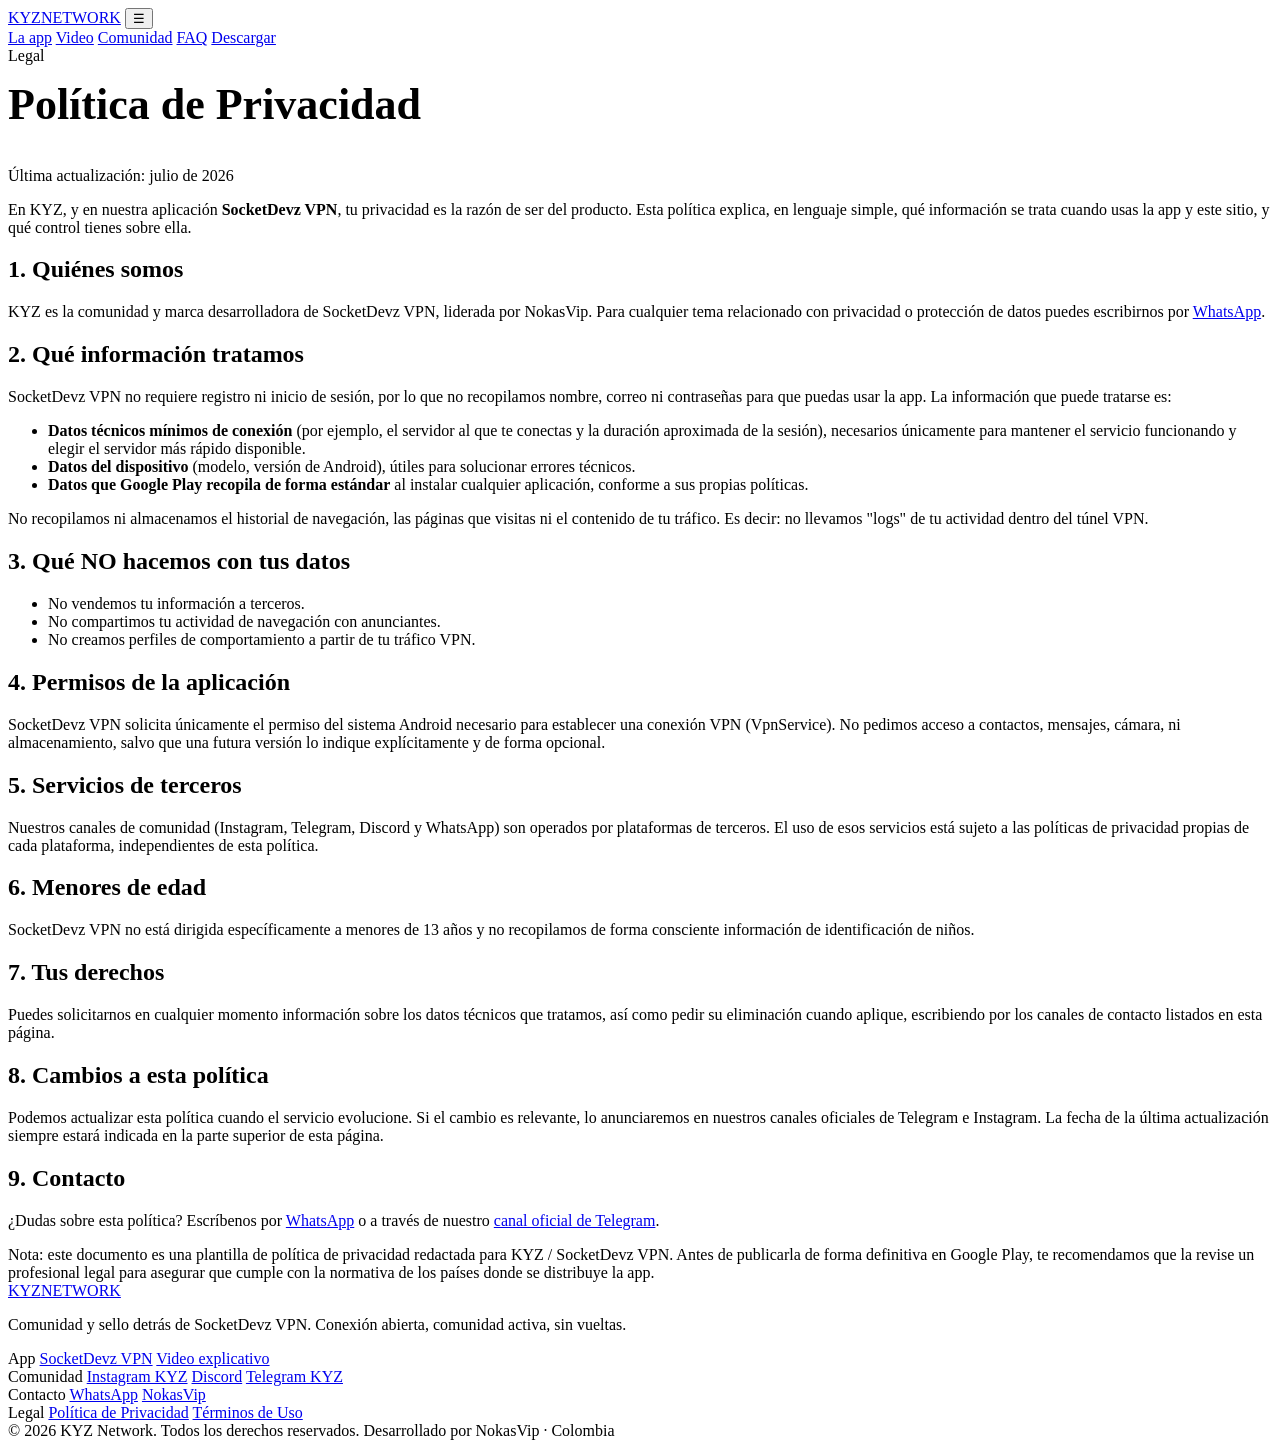
==== privacidad.html @ 41435d8f "Create privacidad.html" ====
<!DOCTYPE html>
<html lang="es">
<head>
<meta charset="UTF-8">
<meta name="viewport" content="width=device-width, initial-scale=1.0">
<title>Política de Privacidad — KYZ</title>
<meta name="description" content="Política de privacidad de KYZ y SocketDevz VPN: qué datos tratamos, cómo los usamos y tus derechos.">
<link rel="icon" href="https://play-lh.googleusercontent.com/HgV73Gt79AcwJg-j3EZUh3i4ntJRqzrn6laR-VOCdUyyvCtZa-b-gWoMpZCBPGGfjjlmGzwluLI55h9o-TZRcw=w60-h60">
<link rel="preconnect" href="https://fonts.googleapis.com">
<link rel="preconnect" href="https://fonts.gstatic.com" crossorigin>
<link href="https://fonts.googleapis.com/css2?family=Space+Grotesk:wght@500;600;700&family=JetBrains+Mono:wght@400;500;600&family=Inter:wght@400;500;600;700&display=swap" rel="stylesheet">
<link rel="stylesheet" href="assets/style.css">
</head>
<body>

<header>
  <nav>
    <a href="index.html" class="brand"><span class="dot"></span>KYZ<span class="sub">NETWORK</span></a>
    <button class="nav-toggle" id="navToggle" aria-label="Abrir menú">☰</button>
    <div class="nav-links" id="navLinks">
      <a href="index.html#app">La app</a>
      <a href="index.html#video">Video</a>
      <a href="index.html#comunidad">Comunidad</a>
      <a href="index.html#faq">FAQ</a>
      <a class="nav-cta" href="https://play.google.com/store/apps/details?id=com.socketdevz.dev&pcampaignid=web_share" target="_blank" rel="noopener">Descargar</a>
    </div>
  </nav>
</header>

<main>
  <section class="legal-hero">
    <div class="wrap">
      <span class="eyebrow">Legal</span>
      <h1 style="font-size:clamp(30px,4.4vw,44px);font-weight:700;margin-top:14px;">Política de Privacidad</h1>
      <div class="updated">Última actualización: julio de 2026</div>
    </div>
  </section>

  <section class="legal-body">
    <p>En KYZ, y en nuestra aplicación <strong>SocketDevz VPN</strong>, tu privacidad es la razón de ser del producto. Esta política explica, en lenguaje simple, qué información se trata cuando usas la app y este sitio, y qué control tienes sobre ella.</p>

    <h2>1. Quiénes somos</h2>
    <p>KYZ es la comunidad y marca desarrolladora de SocketDevz VPN, liderada por NokasVip. Para cualquier tema relacionado con privacidad o protección de datos puedes escribirnos por <a href="https://wa.me/573505715452" target="_blank" rel="noopener">WhatsApp</a>.</p>

    <h2>2. Qué información tratamos</h2>
    <p>SocketDevz VPN no requiere registro ni inicio de sesión, por lo que no recopilamos nombre, correo ni contraseñas para que puedas usar la app. La información que puede tratarse es:</p>
    <ul>
      <li><strong>Datos técnicos mínimos de conexión</strong> (por ejemplo, el servidor al que te conectas y la duración aproximada de la sesión), necesarios únicamente para mantener el servicio funcionando y elegir el servidor más rápido disponible.</li>
      <li><strong>Datos del dispositivo</strong> (modelo, versión de Android), útiles para solucionar errores técnicos.</li>
      <li><strong>Datos que Google Play recopila de forma estándar</strong> al instalar cualquier aplicación, conforme a sus propias políticas.</li>
    </ul>
    <p>No recopilamos ni almacenamos el historial de navegación, las páginas que visitas ni el contenido de tu tráfico. Es decir: no llevamos "logs" de tu actividad dentro del túnel VPN.</p>

    <h2>3. Qué NO hacemos con tus datos</h2>
    <ul>
      <li>No vendemos tu información a terceros.</li>
      <li>No compartimos tu actividad de navegación con anunciantes.</li>
      <li>No creamos perfiles de comportamiento a partir de tu tráfico VPN.</li>
    </ul>

    <h2>4. Permisos de la aplicación</h2>
    <p>SocketDevz VPN solicita únicamente el permiso del sistema Android necesario para establecer una conexión VPN (VpnService). No pedimos acceso a contactos, mensajes, cámara, ni almacenamiento, salvo que una futura versión lo indique explícitamente y de forma opcional.</p>

    <h2>5. Servicios de terceros</h2>
    <p>Nuestros canales de comunidad (Instagram, Telegram, Discord y WhatsApp) son operados por plataformas de terceros. El uso de esos servicios está sujeto a las políticas de privacidad propias de cada plataforma, independientes de esta política.</p>

    <h2>6. Menores de edad</h2>
    <p>SocketDevz VPN no está dirigida específicamente a menores de 13 años y no recopilamos de forma consciente información de identificación de niños.</p>

    <h2>7. Tus derechos</h2>
    <p>Puedes solicitarnos en cualquier momento información sobre los datos técnicos que tratamos, así como pedir su eliminación cuando aplique, escribiendo por los canales de contacto listados en esta página.</p>

    <h2>8. Cambios a esta política</h2>
    <p>Podemos actualizar esta política cuando el servicio evolucione. Si el cambio es relevante, lo anunciaremos en nuestros canales oficiales de Telegram e Instagram. La fecha de la última actualización siempre estará indicada en la parte superior de esta página.</p>

    <h2>9. Contacto</h2>
    <p>¿Dudas sobre esta política? Escríbenos por <a href="https://wa.me/573505715452" target="_blank" rel="noopener">WhatsApp</a> o a través de nuestro <a href="https://t.me/KYZ_CANAL" target="_blank" rel="noopener">canal oficial de Telegram</a>.</p>

    <div class="legal-note">
      Nota: este documento es una plantilla de política de privacidad redactada para KYZ / SocketDevz VPN. Antes de publicarla de forma definitiva en Google Play, te recomendamos que la revise un profesional legal para asegurar que cumple con la normativa de los países donde se distribuye la app.
    </div>
  </section>
</main>

<footer>
  <div class="wrap">
    <div class="foot-row">
      <div class="foot-brand">
        <a href="index.html" class="brand"><span class="dot"></span>KYZ<span class="sub">NETWORK</span></a>
        <p>Comunidad y sello detrás de SocketDevz VPN. Conexión abierta, comunidad activa, sin vueltas.</p>
      </div>
      <div class="foot-links">
        <div>
          <span class="h">App</span>
          <a href="https://play.google.com/store/apps/details?id=com.socketdevz.dev&pcampaignid=web_share" target="_blank" rel="noopener">SocketDevz VPN</a>
          <a href="index.html#video">Video explicativo</a>
        </div>
        <div>
          <span class="h">Comunidad</span>
          <a href="https://www.instagram.com/netfiles_kyz" target="_blank" rel="noopener">Instagram KYZ</a>
          <a href="https://discord.gg/exyddnV3CE" target="_blank" rel="noopener">Discord</a>
          <a href="https://t.me/KYZ_CANAL" target="_blank" rel="noopener">Telegram KYZ</a>
        </div>
        <div>
          <span class="h">Contacto</span>
          <a href="https://wa.me/573505715452" target="_blank" rel="noopener">WhatsApp</a>
          <a href="https://www.instagram.com/ema_nokas" target="_blank" rel="noopener">NokasVip</a>
        </div>
        <div>
          <span class="h">Legal</span>
          <a href="privacidad.html">Política de Privacidad</a>
          <a href="terminos.html">Términos de Uso</a>
        </div>
      </div>
    </div>
    <div class="foot-bottom">
      <span>© 2026 KYZ Network. Todos los derechos reservados.</span>
      <span>Desarrollado por NokasVip · Colombia</span>
    </div>
  </div>
</footer>

<script src="assets/main.js"></script>
</body>
</html>
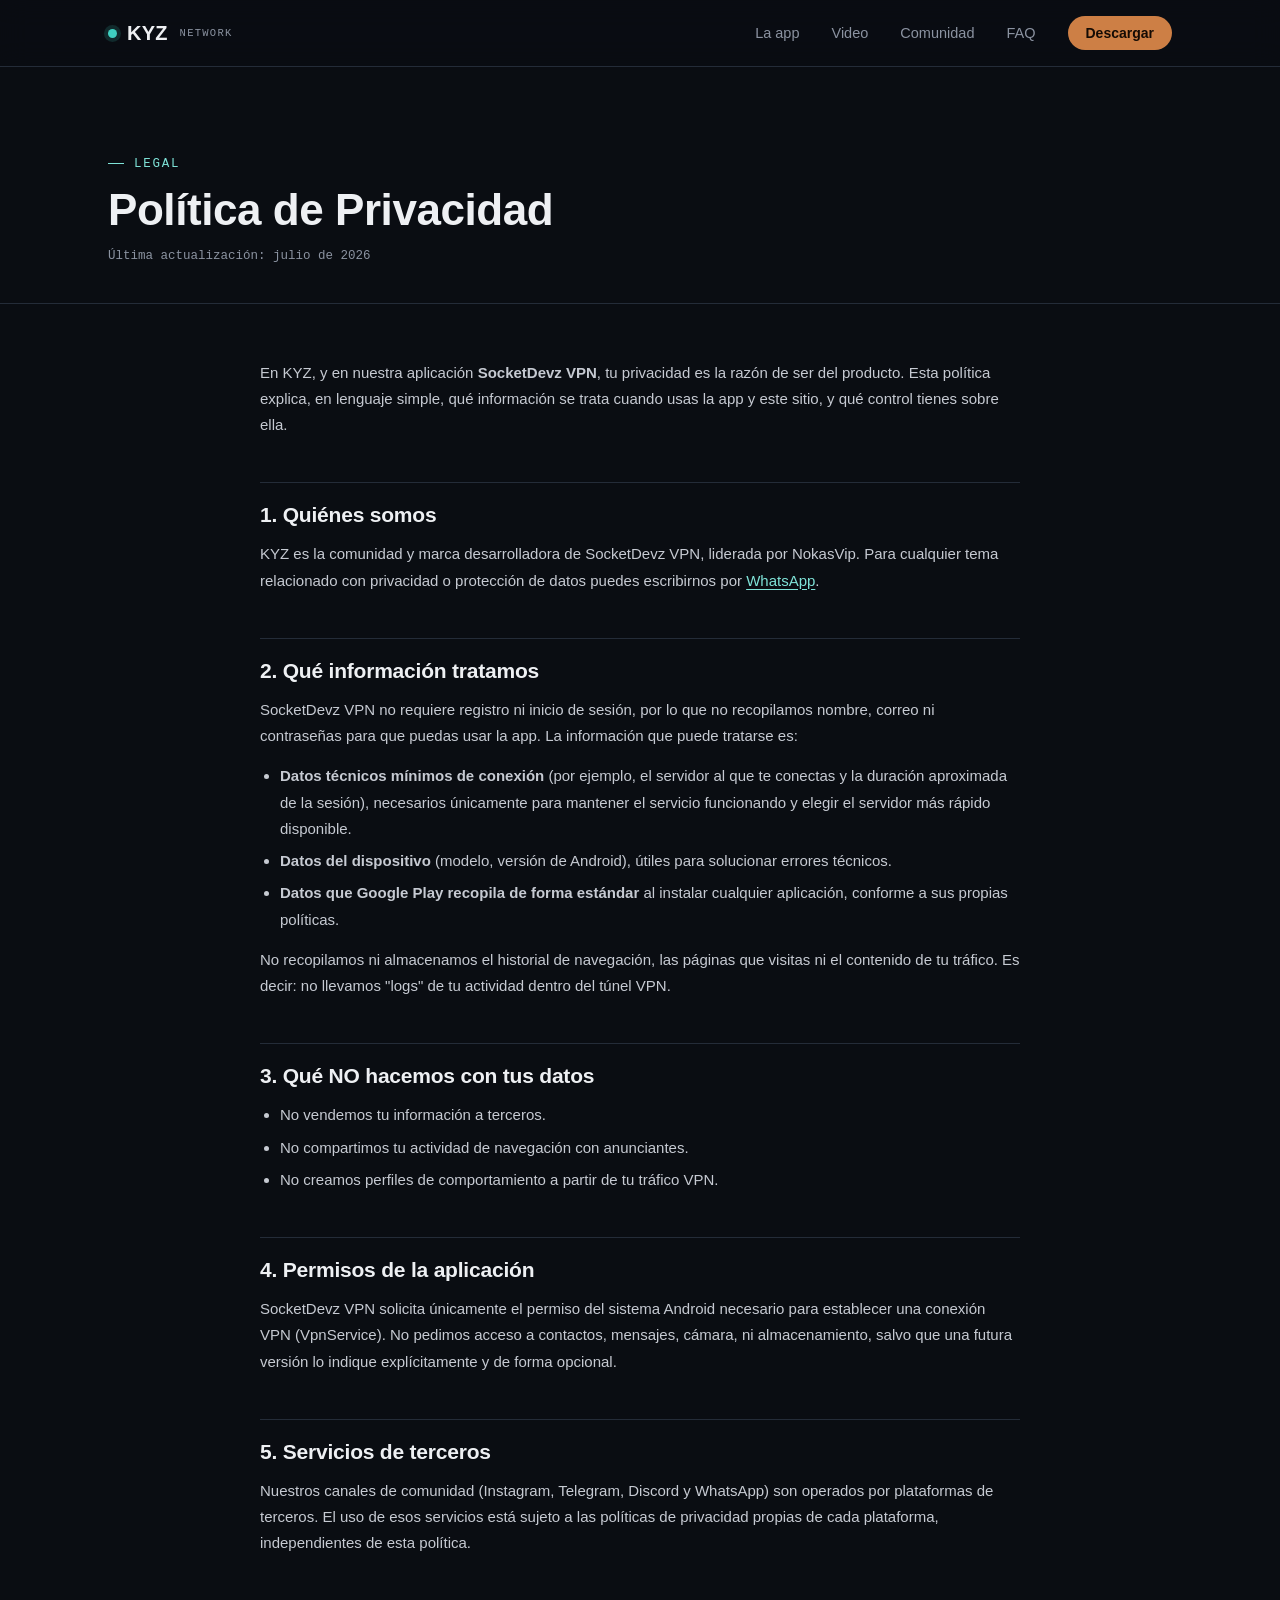
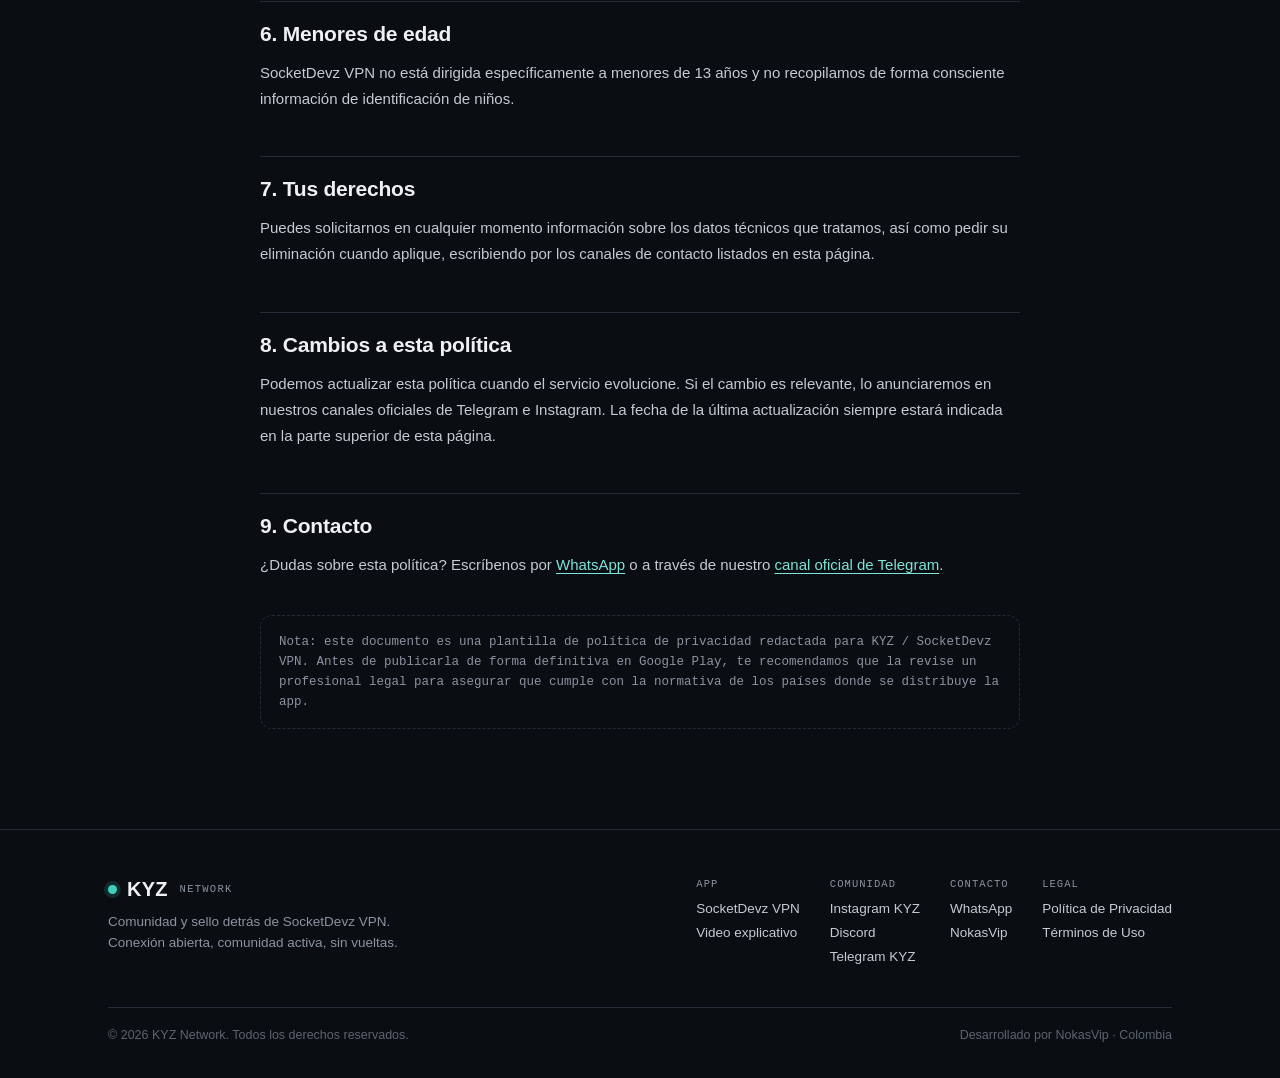
==== commit 1bbac378: "Update stylesheet and script paths in privacidad.html" ====
--- a/privacidad.html
+++ b/privacidad.html
@@ -9,7 +9,7 @@
 <link rel="preconnect" href="https://fonts.googleapis.com">
 <link rel="preconnect" href="https://fonts.gstatic.com" crossorigin>
 <link href="https://fonts.googleapis.com/css2?family=Space+Grotesk:wght@500;600;700&family=JetBrains+Mono:wght@400;500;600&family=Inter:wght@400;500;600;700&display=swap" rel="stylesheet">
-<link rel="stylesheet" href="assets/style.css">
+<link rel="stylesheet" href="style.css">
 </head>
 <body>
 
@@ -120,6 +120,6 @@
   </div>
 </footer>
 
-<script src="assets/main.js"></script>
+<script src="main.js"></script>
 </body>
 </html>
--- a/style.css
+++ b/style.css
@@ -0,0 +1,584 @@
+  :root{
+    --ink:#0a0d12;
+    --ink-soft:#0e1219;
+    --panel:#131820;
+    --panel-2:#1a212b;
+    --line:#242c38;
+    --copper:#cd7f45;
+    --copper-soft:#e0a06b;
+    --teal:#3fcfc0;
+    --teal-soft:#7fe3d8;
+    --paper:#eef0f3;
+    --muted:#8b93a1;
+    --muted-2:#5c6470;
+    --radius:14px;
+  }
+  *{box-sizing:border-box;}
+  html{scroll-behavior:smooth;}
+  body{
+    margin:0;
+    background:var(--ink);
+    color:var(--paper);
+    font-family:'Inter',sans-serif;
+    -webkit-font-smoothing:antialiased;
+    overflow-x:hidden;
+  }
+  h1,h2,h3{
+    font-family:'Space Grotesk',sans-serif;
+    margin:0;
+    letter-spacing:-0.01em;
+  }
+  .mono{
+    font-family:'JetBrains Mono',monospace;
+  }
+  a{color:inherit;text-decoration:none;}
+  img{max-width:100%;display:block;}
+  ::selection{background:var(--copper);color:#0a0d12;}
+
+  /* ---------- layout helpers ---------- */
+  .wrap{
+    max-width:1120px;
+    margin:0 auto;
+    padding:0 28px;
+  }
+  .eyebrow{
+    display:inline-flex;
+    align-items:center;
+    gap:10px;
+    font-family:'JetBrains Mono',monospace;
+    font-size:12.5px;
+    letter-spacing:0.14em;
+    text-transform:uppercase;
+    color:var(--teal-soft);
+  }
+  .eyebrow::before{
+    content:"";
+    width:16px;height:1px;
+    background:var(--teal-soft);
+    display:inline-block;
+  }
+  .section{
+    position:relative;
+    padding:120px 0 100px;
+    border-top:1px solid var(--line);
+  }
+  .section-head{
+    max-width:640px;
+    margin-bottom:56px;
+  }
+  .section-head h2{
+    font-size:clamp(28px,4vw,40px);
+    font-weight:600;
+    margin-top:14px;
+    line-height:1.15;
+  }
+  .section-head p{
+    margin-top:16px;
+    color:var(--muted);
+    font-size:16px;
+    line-height:1.6;
+  }
+
+  /* ---------- nav ---------- */
+  header{
+    position:fixed;
+    top:0;left:0;right:0;
+    z-index:50;
+    backdrop-filter:blur(14px);
+    background:rgba(10,13,18,0.72);
+    border-bottom:1px solid var(--line);
+  }
+  nav{
+    max-width:1120px;
+    margin:0 auto;
+    padding:16px 28px;
+    display:flex;
+    align-items:center;
+    justify-content:space-between;
+  }
+  .brand{
+    display:flex;
+    align-items:center;
+    gap:10px;
+    font-family:'Space Grotesk',sans-serif;
+    font-weight:700;
+    font-size:20px;
+    letter-spacing:0.01em;
+  }
+  .brand .dot{
+    width:9px;height:9px;border-radius:50%;
+    background:var(--teal);
+    box-shadow:0 0 0 4px rgba(63,207,192,0.15);
+  }
+  .brand span.sub{
+    font-family:'JetBrains Mono',monospace;
+    font-size:10.5px;
+    color:var(--muted);
+    font-weight:500;
+    letter-spacing:0.12em;
+    margin-left:2px;
+  }
+  .nav-links{
+    display:flex;
+    align-items:center;
+    gap:32px;
+    font-size:14.5px;
+    font-weight:500;
+    color:var(--muted);
+  }
+  .nav-links a:hover{color:var(--paper);}
+  .nav-cta{
+    padding:9px 18px;
+    border-radius:100px;
+    background:var(--copper);
+    color:#140b04;
+    font-weight:600;
+    font-size:14px;
+    white-space:nowrap;
+  }
+  .nav-toggle{display:none;background:none;border:none;color:var(--paper);font-size:22px;cursor:pointer;}
+  @media (max-width:760px){
+    .nav-links{
+      position:absolute;top:100%;left:0;right:0;
+      background:var(--ink-soft);
+      flex-direction:column;
+      align-items:flex-start;
+      padding:20px 28px 26px;
+      gap:18px;
+      border-bottom:1px solid var(--line);
+      display:none;
+    }
+    .nav-links.open{display:flex;}
+    .nav-toggle{display:block;}
+  }
+
+  /* ---------- route line (signature motif) ---------- */
+  .section .eyebrow{position:relative;padding-left:0;}
+  .section-head{position:relative;padding-left:22px;}
+  .section-head::before{
+    content:"";
+    position:absolute;
+    left:0;top:6px;bottom:-40px;
+    width:1px;
+    background-image:linear-gradient(var(--teal) 40%, transparent 0%);
+    background-size:1px 10px;
+    background-repeat:repeat-y;
+    animation:route-flow 1.2s linear infinite;
+    opacity:0.55;
+  }
+  @keyframes route-flow{
+    from{background-position-y:0;}
+    to{background-position-y:20px;}
+  }
+
+  /* ---------- hero ---------- */
+  .hero{
+    padding:168px 0 100px;
+    position:relative;
+  }
+  .hero-grid{
+    display:grid;
+    grid-template-columns:1.05fr 0.95fr;
+    gap:50px;
+    align-items:center;
+  }
+  @media (max-width:860px){
+    .hero-grid{grid-template-columns:1fr;}
+  }
+  .hero h1{
+    font-size:clamp(38px,5.6vw,60px);
+    font-weight:700;
+    line-height:1.06;
+    margin-top:18px;
+  }
+  .hero h1 em{
+    font-style:normal;
+    color:var(--teal-soft);
+  }
+  .hero p.lead{
+    margin-top:22px;
+    font-size:17.5px;
+    line-height:1.65;
+    color:var(--muted);
+    max-width:480px;
+  }
+  .hero-actions{
+    margin-top:34px;
+    display:flex;
+    gap:14px;
+    flex-wrap:wrap;
+  }
+  .btn{
+    display:inline-flex;
+    align-items:center;
+    gap:9px;
+    padding:14px 24px;
+    border-radius:11px;
+    font-weight:600;
+    font-size:15px;
+    transition:transform .18s ease, box-shadow .18s ease;
+  }
+  .btn-primary{
+    background:var(--copper);
+    color:#140b04;
+    box-shadow:0 0 0 0 rgba(205,127,69,0.4);
+  }
+  .btn-primary:hover{transform:translateY(-2px);box-shadow:0 10px 24px -8px rgba(205,127,69,0.55);}
+  .btn-ghost{
+    border:1px solid var(--line);
+    color:var(--paper);
+    background:var(--panel);
+  }
+  .btn-ghost:hover{border-color:var(--teal);color:var(--teal-soft);}
+  .hero-stats{
+    margin-top:38px;
+    display:flex;
+    gap:34px;
+    flex-wrap:wrap;
+  }
+  .hero-stats div b{
+    display:block;
+    font-family:'Space Grotesk',sans-serif;
+    font-size:22px;
+    font-weight:700;
+    color:var(--paper);
+  }
+  .hero-stats div span{
+    font-family:'JetBrains Mono',monospace;
+    font-size:11px;
+    letter-spacing:0.08em;
+    color:var(--muted);
+    text-transform:uppercase;
+  }
+
+  /* ---------- hero network illustration ---------- */
+  .netviz{
+    position:relative;
+    background:radial-gradient(ellipse at 50% 20%, rgba(63,207,192,0.08), transparent 60%), var(--panel);
+    border:1px solid var(--line);
+    border-radius:20px;
+    padding:10px;
+    overflow:hidden;
+  }
+  .netviz svg{width:100%;height:auto;display:block;}
+  .dash-line{
+    stroke-dasharray:6 7;
+    animation:dash-move 2.4s linear infinite;
+  }
+  @keyframes dash-move{to{stroke-dashoffset:-130;}}
+  .pulse-node{
+    animation:pulse-node 2.6s ease-in-out infinite;
+    transform-origin:center;
+  }
+  @keyframes pulse-node{
+    0%,100%{opacity:0.55;transform:scale(1);}
+    50%{opacity:1;transform:scale(1.25);}
+  }
+  .lock-glow{
+    animation:lock-glow 3s ease-in-out infinite;
+  }
+  @keyframes lock-glow{
+    0%,100%{filter:drop-shadow(0 0 2px rgba(205,127,69,0.5));}
+    50%{filter:drop-shadow(0 0 9px rgba(205,127,69,0.85));}
+  }
+
+  /* ---------- app section ---------- */
+  .app-layout{
+    display:grid;
+    grid-template-columns:1fr 1fr;
+    gap:60px;
+    align-items:start;
+  }
+  @media (max-width:900px){.app-layout{grid-template-columns:1fr;}}
+  .feature-list{list-style:none;margin:0;padding:0;display:grid;gap:14px;}
+  .feature-list li{
+    display:flex;
+    align-items:flex-start;
+    gap:12px;
+    padding:14px 16px;
+    background:var(--panel);
+    border:1px solid var(--line);
+    border-radius:11px;
+    font-size:14.5px;
+    color:#d7dae0;
+  }
+  .feature-list li .ic{
+    flex:0 0 auto;
+    width:20px;height:20px;
+    color:var(--teal-soft);
+    margin-top:1px;
+  }
+  .app-card{
+    background:var(--panel);
+    border:1px solid var(--line);
+    border-radius:16px;
+    padding:22px;
+  }
+  .app-card-top{
+    display:flex;
+    align-items:center;
+    gap:14px;
+  }
+  .app-card-top img{
+    width:56px;height:56px;border-radius:14px;
+    border:1px solid var(--line);
+  }
+  .app-card-top h3{font-size:18px;font-weight:600;}
+  .app-card-top .meta{
+    font-family:'JetBrains Mono',monospace;
+    font-size:12px;
+    color:var(--muted);
+    margin-top:4px;
+  }
+  .app-card .rating{
+    display:flex;
+    gap:16px;
+    margin-top:18px;
+    padding-top:18px;
+    border-top:1px solid var(--line);
+  }
+  .app-card .rating div span{
+    display:block;font-family:'JetBrains Mono',monospace;font-size:11px;color:var(--muted);text-transform:uppercase;letter-spacing:0.06em;
+  }
+  .app-card .rating div b{font-size:17px;font-family:'Space Grotesk',sans-serif;}
+  .app-shots{
+    display:flex;
+    gap:10px;
+    margin-top:18px;
+    overflow-x:auto;
+    padding-bottom:4px;
+  }
+  .app-shots img{
+    width:110px;border-radius:10px;border:1px solid var(--line);flex:0 0 auto;
+  }
+  .app-card .btn{margin-top:20px;width:100%;justify-content:center;}
+
+  /* ---------- video section ---------- */
+  .video-frame{
+    position:relative;
+    border-radius:18px;
+    border:1px solid var(--line);
+    background:var(--panel);
+    aspect-ratio:16/9;
+    display:flex;
+    align-items:center;
+    justify-content:center;
+    overflow:hidden;
+  }
+  .video-frame::before{
+    content:"";
+    position:absolute;inset:0;
+    background:
+      linear-gradient(rgba(19,24,32,0.4), rgba(19,24,32,0.7)),
+      repeating-linear-gradient(45deg, rgba(63,207,192,0.05) 0 2px, transparent 2px 14px);
+  }
+  .video-frame .inner{
+    position:relative;z-index:1;
+    text-align:center;
+    padding:20px;
+  }
+  .video-frame .play-ic{
+    width:64px;height:64px;
+    border-radius:50%;
+    background:var(--copper);
+    display:flex;align-items:center;justify-content:center;
+    margin:0 auto 18px;
+    color:#140b04;
+  }
+  .video-frame h4{font-family:'Space Grotesk',sans-serif;font-size:19px;font-weight:600;}
+  .video-frame p{color:var(--muted);font-size:13.5px;margin-top:8px;font-family:'JetBrains Mono',monospace;}
+  #yt-embed-holder{width:100%;height:100%;position:relative;z-index:2;display:none;}
+  #yt-embed-holder iframe{width:100%;height:100%;border:0;}
+
+  /* ---------- community ---------- */
+  .comm-grid{
+    display:grid;
+    grid-template-columns:repeat(3,1fr);
+    gap:20px;
+  }
+  @media (max-width:900px){.comm-grid{grid-template-columns:repeat(2,1fr);}}
+  @media (max-width:620px){.comm-grid{grid-template-columns:1fr;}}
+  .comm-card{
+    background:var(--panel);
+    border:1px solid var(--line);
+    border-radius:16px;
+    padding:24px;
+    display:flex;
+    flex-direction:column;
+    gap:14px;
+    transition:border-color .18s ease, transform .18s ease;
+  }
+  .comm-card:hover{border-color:var(--teal);transform:translateY(-3px);}
+  .comm-icon{
+    width:42px;height:42px;
+    border-radius:11px;
+    display:flex;align-items:center;justify-content:center;
+    background:var(--panel-2);
+    color:var(--teal-soft);
+  }
+  .comm-card h3{font-size:16.5px;font-weight:600;}
+  .comm-card .tag{
+    font-family:'JetBrains Mono',monospace;
+    font-size:11px;
+    color:var(--copper-soft);
+    text-transform:uppercase;
+    letter-spacing:0.08em;
+  }
+  .comm-card p{
+    font-size:14px;
+    color:var(--muted);
+    line-height:1.55;
+    flex:1;
+  }
+  .comm-card .go{
+    font-size:13.5px;
+    font-weight:600;
+    color:var(--paper);
+    display:inline-flex;
+    align-items:center;
+    gap:6px;
+  }
+  .comm-card:hover .go{color:var(--teal-soft);}
+
+  /* ---------- footer ---------- */
+  footer{
+    border-top:1px solid var(--line);
+    padding:48px 0 34px;
+  }
+  .foot-row{
+    display:flex;
+    justify-content:space-between;
+    align-items:flex-start;
+    flex-wrap:wrap;
+    gap:24px;
+  }
+  .foot-brand p{
+    margin-top:10px;
+    color:var(--muted);
+    font-size:13.5px;
+    max-width:320px;
+    line-height:1.6;
+  }
+  .foot-links{
+    display:flex;
+    gap:30px;
+    flex-wrap:wrap;
+  }
+  .foot-links div{display:flex;flex-direction:column;gap:9px;}
+  .foot-links span.h{
+    font-family:'JetBrains Mono',monospace;
+    font-size:10.5px;
+    letter-spacing:0.1em;
+    color:var(--muted);
+    text-transform:uppercase;
+    margin-bottom:2px;
+  }
+  .foot-links a{font-size:13.5px;color:#c6cad2;}
+  .foot-links a:hover{color:var(--teal-soft);}
+  .foot-bottom{
+    margin-top:40px;
+    padding-top:20px;
+    border-top:1px solid var(--line);
+    font-size:12.5px;
+    color:var(--muted-2, #5c6470);
+    display:flex;
+    justify-content:space-between;
+    flex-wrap:wrap;
+    gap:10px;
+  }
+
+  /* ---------- faq ---------- */
+  .faq-list{
+    display:flex;
+    flex-direction:column;
+    gap:12px;
+    max-width:760px;
+  }
+  .faq-item{
+    background:var(--panel);
+    border:1px solid var(--line);
+    border-radius:12px;
+    overflow:hidden;
+  }
+  .faq-item summary{
+    list-style:none;
+    cursor:pointer;
+    padding:18px 20px;
+    display:flex;
+    align-items:center;
+    justify-content:space-between;
+    gap:16px;
+    font-weight:600;
+    font-size:15px;
+    color:var(--paper);
+  }
+  .faq-item summary::-webkit-details-marker{display:none;}
+  .faq-item summary .plus{
+    flex:0 0 auto;
+    width:22px;height:22px;
+    border-radius:50%;
+    border:1px solid var(--line);
+    display:flex;align-items:center;justify-content:center;
+    color:var(--teal-soft);
+    font-size:15px;
+    transition:transform .2s ease;
+  }
+  .faq-item[open] summary .plus{transform:rotate(45deg);border-color:var(--teal);}
+  .faq-item .faq-a{
+    padding:0 20px 20px;
+    color:var(--muted);
+    font-size:14.5px;
+    line-height:1.65;
+    max-width:620px;
+  }
+
+  /* ---------- legal pages ---------- */
+  .legal-hero{
+    padding:150px 0 40px;
+    border-bottom:1px solid var(--line);
+  }
+  .legal-hero .updated{
+    margin-top:14px;
+    font-family:'JetBrains Mono',monospace;
+    font-size:12.5px;
+    color:var(--muted);
+  }
+  .legal-body{
+    padding:56px 0 100px;
+    max-width:760px;
+    margin:0 auto;
+  }
+  .legal-body h2{
+    font-size:21px;
+    font-weight:600;
+    margin-top:44px;
+    margin-bottom:14px;
+    padding-top:20px;
+    border-top:1px solid var(--line);
+  }
+  .legal-body h2:first-child{border-top:none;padding-top:0;margin-top:0;}
+  .legal-body p{
+    color:#c6cad2;
+    font-size:15px;
+    line-height:1.75;
+    margin:0 0 14px;
+  }
+  .legal-body ul{
+    color:#c6cad2;
+    font-size:15px;
+    line-height:1.75;
+    margin:0 0 14px;
+    padding-left:20px;
+  }
+  .legal-body ul li{margin-bottom:6px;}
+  .legal-body a{color:var(--teal-soft);text-decoration:underline;text-underline-offset:3px;}
+  .legal-note{
+    margin-top:36px;
+    padding:16px 18px;
+    border:1px dashed var(--line);
+    border-radius:12px;
+    font-family:'JetBrains Mono',monospace;
+    font-size:12.5px;
+    color:var(--muted);
+    line-height:1.6;
+  }
